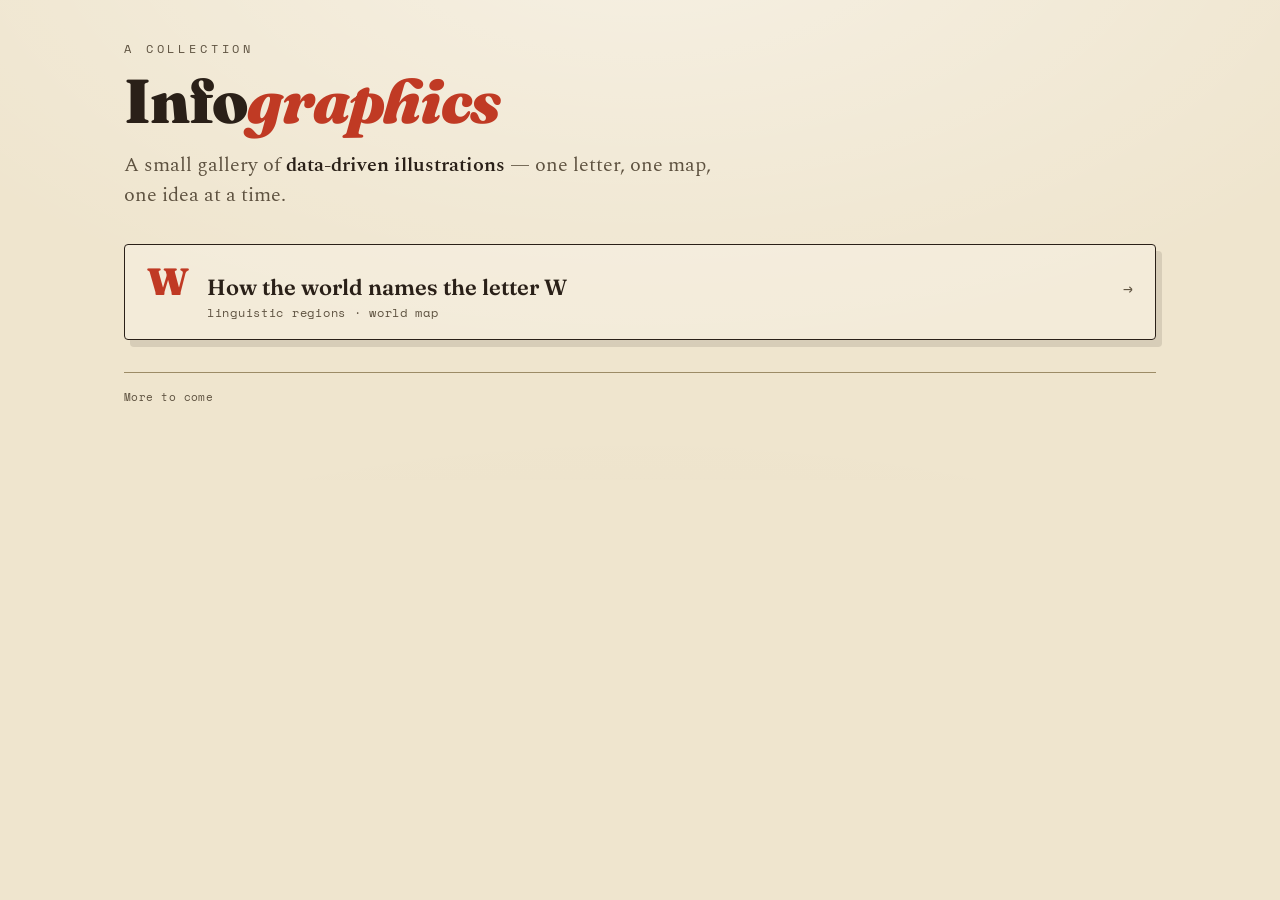
==== docs/index.html @ 84ec3a5f "docs(w-letter-map): add W letter map" ====
<!DOCTYPE html>
<html lang="en">
<head>
<meta charset="utf-8">
<meta name="viewport" content="width=device-width, initial-scale=1">
<title>Infographics</title>
<link rel="preconnect" href="https://fonts.googleapis.com">
<link rel="preconnect" href="https://fonts.gstatic.com" crossorigin>
<link href="https://fonts.googleapis.com/css2?family=Fraunces:opsz,wght@9..144,400;9..144,600;9..144,900&family=Spectral:wght@400;500;600&family=Space+Mono:wght@400;700&display=swap" rel="stylesheet">
<link rel="stylesheet" href="styles.css">
</head>
<body>
<div class="wrap">
  <p class="eyebrow">A collection</p>
  <h1>Info<em>graphics</em></h1>
  <p class="dek">A small gallery of <b>data-driven illustrations</b> — one letter, one map, one idea at a time.</p>

  <ul class="list">
    <li class="item">
      <a href="w-letter-map/">
        <span class="big">W</span>
        <span>
          <div class="ttl">How the world names the letter W</div>
          <div class="lab">linguistic regions · world map</div>
        </span>
        <span class="arrow">→</span>
      </a>
    </li>
  </ul>

  <p class="foot">More to come</p>
</div>
</body>
</html>
---- docs/styles.css ----
:root{
  --paper:#EFE5CE;
  --paper-2:#E7DBBF;
  --ink:#2A2018;
  --ink-soft:#5E5240;
  --line:#9C8B66;
  --land:#D8CDB0;
  --du:#C03A24;
  --dv:#2C6E63;
  --se:#D69A2D;
}
*{box-sizing:border-box}
html,body{margin:0;background:var(--paper);color:var(--ink);
  font-family:'Spectral',Georgia,serif;-webkit-font-smoothing:antialiased}
body{
  background-image:
    radial-gradient(120% 90% at 50% -10%, rgba(255,255,255,.45), transparent 55%),
    radial-gradient(140% 120% at 50% 120%, rgba(90,70,40,.10), transparent 60%);
  background-attachment:fixed;
}
.wrap{max-width:1080px;margin:0 auto;padding:40px 24px 64px}

.eyebrow{font-family:'Space Mono',monospace;font-size:12px;letter-spacing:.32em;
  text-transform:uppercase;color:var(--ink-soft);margin:0 0 14px}
h1{font-family:'Fraunces',serif;font-weight:900;font-size:clamp(34px,6vw,62px);
  line-height:.98;margin:0;letter-spacing:-.02em}
h1 em{font-style:italic;color:var(--du)}
.dek{font-size:clamp(16px,2.1vw,20px);max-width:60ch;margin:18px 0 0;color:var(--ink-soft)}
.dek b{color:var(--ink);font-weight:600}

.list{list-style:none;margin:34px 0 0;padding:0;display:grid;gap:16px}
.item{border:1.5px solid var(--ink);border-radius:4px;background:rgba(255,255,255,.22);
  box-shadow:6px 7px 0 rgba(42,32,24,.12);overflow:hidden}
.item a{display:flex;align-items:baseline;gap:18px;padding:18px 22px;
  color:var(--ink);text-decoration:none}
.item a:hover{background:rgba(255,255,255,.32)}
.item .big{font-family:'Fraunces',serif;font-weight:900;font-size:38px;line-height:1;
  color:var(--du)}
.item .ttl{font-family:'Fraunces',serif;font-weight:600;font-size:22px;line-height:1.2}
.item .lab{font-family:'Space Mono',monospace;font-size:12px;letter-spacing:.06em;
  color:var(--ink-soft);margin-top:4px}
.item .arrow{margin-left:auto;font-family:'Space Mono',monospace;color:var(--ink-soft)}

.foot{margin-top:32px;font-family:'Space Mono',monospace;font-size:11px;
  letter-spacing:.04em;color:var(--ink-soft);border-top:1px solid var(--line);padding-top:16px}
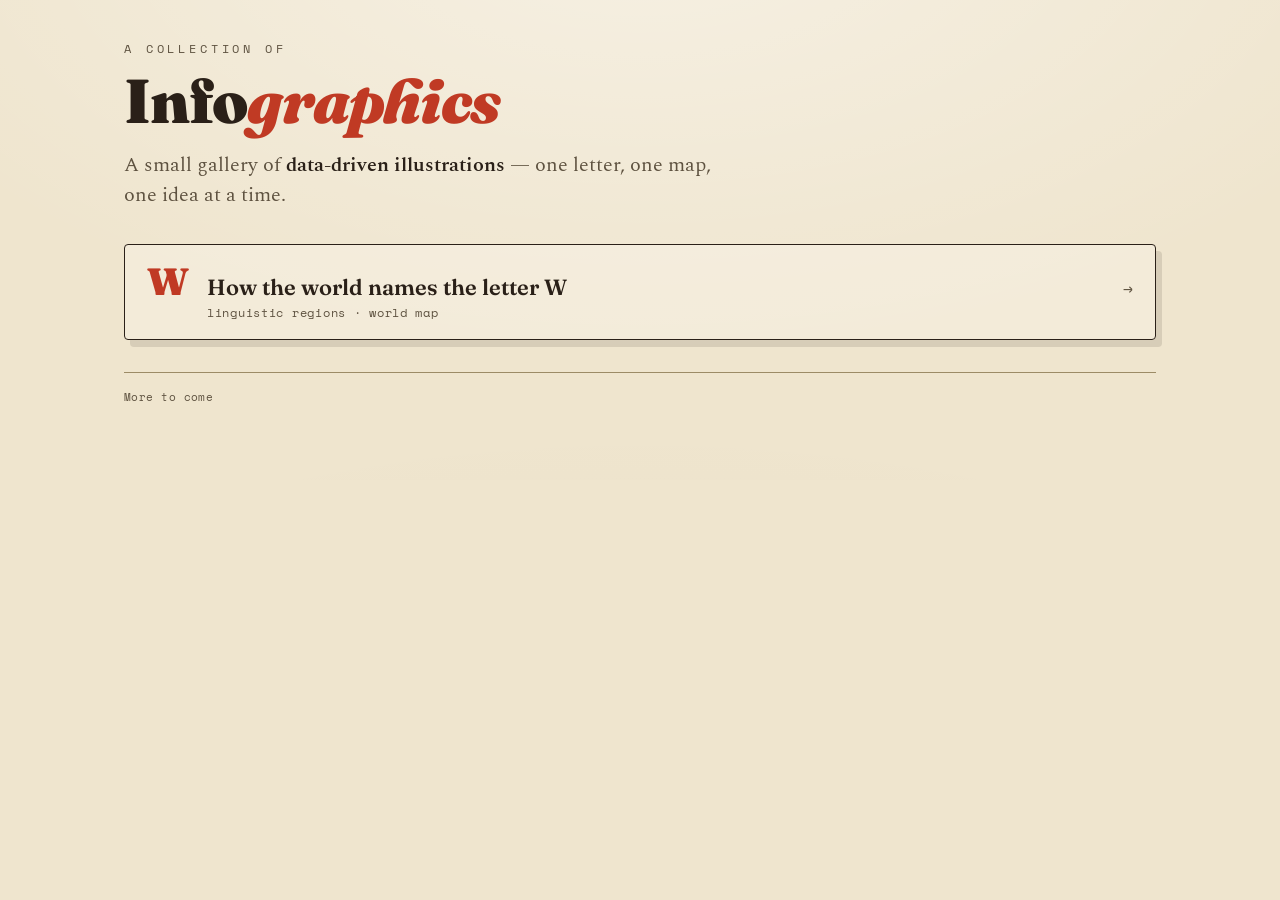
==== commit a7272798: "ci(super-linter): lint" ====
--- a/docs/index.html
+++ b/docs/index.html
@@ -1,34 +1,40 @@
-<!DOCTYPE html>
+<!doctype html>
 <html lang="en">
-<head>
-<meta charset="utf-8">
-<meta name="viewport" content="width=device-width, initial-scale=1">
-<title>Infographics</title>
-<link rel="preconnect" href="https://fonts.googleapis.com">
-<link rel="preconnect" href="https://fonts.gstatic.com" crossorigin>
-<link href="https://fonts.googleapis.com/css2?family=Fraunces:opsz,wght@9..144,400;9..144,600;9..144,900&family=Spectral:wght@400;500;600&family=Space+Mono:wght@400;700&display=swap" rel="stylesheet">
-<link rel="stylesheet" href="styles.css">
-</head>
-<body>
-<div class="wrap">
-  <p class="eyebrow">A collection</p>
-  <h1>Info<em>graphics</em></h1>
-  <p class="dek">A small gallery of <b>data-driven illustrations</b> — one letter, one map, one idea at a time.</p>
+  <head>
+    <meta charset="utf-8" />
+    <meta name="viewport" content="width=device-width, initial-scale=1" />
+    <title>Infographics</title>
+    <link rel="preconnect" href="https://fonts.googleapis.com" />
+    <link rel="preconnect" href="https://fonts.gstatic.com" crossorigin />
+    <link
+      href="https://fonts.googleapis.com/css2?family=Fraunces:opsz,wght@9..144,400;9..144,600;9..144,900&family=Spectral:wght@400;500;600&family=Space+Mono:wght@400;700&display=swap"
+      rel="stylesheet"
+    />
+    <link rel="stylesheet" href="styles.css" />
+  </head>
+  <body>
+    <div class="wrap">
+      <p class="eyebrow">A collection of</p>
+      <h1>Info<em>graphics</em></h1>
+      <p class="dek">
+        A small gallery of <b>data-driven illustrations</b> — one letter, one
+        map, one idea at a time.
+      </p>
 
-  <ul class="list">
-    <li class="item">
-      <a href="w-letter-map/">
-        <span class="big">W</span>
-        <span>
-          <div class="ttl">How the world names the letter W</div>
-          <div class="lab">linguistic regions · world map</div>
-        </span>
-        <span class="arrow">→</span>
-      </a>
-    </li>
-  </ul>
+      <ul class="list">
+        <li class="item">
+          <a href="w-letter-map/">
+            <span class="big">W</span>
+            <span>
+              <div class="ttl">How the world names the letter W</div>
+              <div class="lab">linguistic regions · world map</div>
+            </span>
+            <span class="arrow">→</span>
+          </a>
+        </li>
+      </ul>
 
-  <p class="foot">More to come</p>
-</div>
-</body>
+      <p class="foot">More to come</p>
+    </div>
+  </body>
 </html>
--- a/docs/styles.css
+++ b/docs/styles.css
@@ -1,45 +1,133 @@
-:root{
-  --paper:#EFE5CE;
-  --paper-2:#E7DBBF;
-  --ink:#2A2018;
-  --ink-soft:#5E5240;
-  --line:#9C8B66;
-  --land:#D8CDB0;
-  --du:#C03A24;
-  --dv:#2C6E63;
-  --se:#D69A2D;
+:root {
+  --paper: #efe5ce;
+  --paper-2: #e7dbbf;
+  --ink: #2a2018;
+  --ink-soft: #5e5240;
+  --line: #9c8b66;
+  --land: #d8cdb0;
+  --du: #c03a24;
+  --dv: #2c6e63;
+  --se: #d69a2d;
 }
-*{box-sizing:border-box}
-html,body{margin:0;background:var(--paper);color:var(--ink);
-  font-family:'Spectral',Georgia,serif;-webkit-font-smoothing:antialiased}
-body{
+* {
+  box-sizing: border-box;
+}
+html,
+body {
+  margin: 0;
+  background: var(--paper);
+  color: var(--ink);
+  font-family: "Spectral", Georgia, serif;
+  -webkit-font-smoothing: antialiased;
+}
+body {
   background-image:
-    radial-gradient(120% 90% at 50% -10%, rgba(255,255,255,.45), transparent 55%),
-    radial-gradient(140% 120% at 50% 120%, rgba(90,70,40,.10), transparent 60%);
-  background-attachment:fixed;
+    radial-gradient(
+      120% 90% at 50% -10%,
+      rgba(255, 255, 255, 0.45),
+      transparent 55%
+    ),
+    radial-gradient(
+      140% 120% at 50% 120%,
+      rgba(90, 70, 40, 0.1),
+      transparent 60%
+    );
+  background-attachment: fixed;
 }
-.wrap{max-width:1080px;margin:0 auto;padding:40px 24px 64px}
+.wrap {
+  max-width: 1080px;
+  margin: 0 auto;
+  padding: 40px 24px 64px;
+}
 
-.eyebrow{font-family:'Space Mono',monospace;font-size:12px;letter-spacing:.32em;
-  text-transform:uppercase;color:var(--ink-soft);margin:0 0 14px}
-h1{font-family:'Fraunces',serif;font-weight:900;font-size:clamp(34px,6vw,62px);
-  line-height:.98;margin:0;letter-spacing:-.02em}
-h1 em{font-style:italic;color:var(--du)}
-.dek{font-size:clamp(16px,2.1vw,20px);max-width:60ch;margin:18px 0 0;color:var(--ink-soft)}
-.dek b{color:var(--ink);font-weight:600}
+.eyebrow {
+  font-family: "Space Mono", monospace;
+  font-size: 12px;
+  letter-spacing: 0.32em;
+  text-transform: uppercase;
+  color: var(--ink-soft);
+  margin: 0 0 14px;
+}
+h1 {
+  font-family: "Fraunces", serif;
+  font-weight: 900;
+  font-size: clamp(34px, 6vw, 62px);
+  line-height: 0.98;
+  margin: 0;
+  letter-spacing: -0.02em;
+}
+h1 em {
+  font-style: italic;
+  color: var(--du);
+}
+.dek {
+  font-size: clamp(16px, 2.1vw, 20px);
+  max-width: 60ch;
+  margin: 18px 0 0;
+  color: var(--ink-soft);
+}
+.dek b {
+  color: var(--ink);
+  font-weight: 600;
+}
 
-.list{list-style:none;margin:34px 0 0;padding:0;display:grid;gap:16px}
-.item{border:1.5px solid var(--ink);border-radius:4px;background:rgba(255,255,255,.22);
-  box-shadow:6px 7px 0 rgba(42,32,24,.12);overflow:hidden}
-.item a{display:flex;align-items:baseline;gap:18px;padding:18px 22px;
-  color:var(--ink);text-decoration:none}
-.item a:hover{background:rgba(255,255,255,.32)}
-.item .big{font-family:'Fraunces',serif;font-weight:900;font-size:38px;line-height:1;
-  color:var(--du)}
-.item .ttl{font-family:'Fraunces',serif;font-weight:600;font-size:22px;line-height:1.2}
-.item .lab{font-family:'Space Mono',monospace;font-size:12px;letter-spacing:.06em;
-  color:var(--ink-soft);margin-top:4px}
-.item .arrow{margin-left:auto;font-family:'Space Mono',monospace;color:var(--ink-soft)}
+.list {
+  list-style: none;
+  margin: 34px 0 0;
+  padding: 0;
+  display: grid;
+  gap: 16px;
+}
+.item {
+  border: 1.5px solid var(--ink);
+  border-radius: 4px;
+  background: rgba(255, 255, 255, 0.22);
+  box-shadow: 6px 7px 0 rgba(42, 32, 24, 0.12);
+  overflow: hidden;
+}
+.item a {
+  display: flex;
+  align-items: baseline;
+  gap: 18px;
+  padding: 18px 22px;
+  color: var(--ink);
+  text-decoration: none;
+}
+.item a:hover {
+  background: rgba(255, 255, 255, 0.32);
+}
+.item .big {
+  font-family: "Fraunces", serif;
+  font-weight: 900;
+  font-size: 38px;
+  line-height: 1;
+  color: var(--du);
+}
+.item .ttl {
+  font-family: "Fraunces", serif;
+  font-weight: 600;
+  font-size: 22px;
+  line-height: 1.2;
+}
+.item .lab {
+  font-family: "Space Mono", monospace;
+  font-size: 12px;
+  letter-spacing: 0.06em;
+  color: var(--ink-soft);
+  margin-top: 4px;
+}
+.item .arrow {
+  margin-left: auto;
+  font-family: "Space Mono", monospace;
+  color: var(--ink-soft);
+}
 
-.foot{margin-top:32px;font-family:'Space Mono',monospace;font-size:11px;
-  letter-spacing:.04em;color:var(--ink-soft);border-top:1px solid var(--line);padding-top:16px}
+.foot {
+  margin-top: 32px;
+  font-family: "Space Mono", monospace;
+  font-size: 11px;
+  letter-spacing: 0.04em;
+  color: var(--ink-soft);
+  border-top: 1px solid var(--line);
+  padding-top: 16px;
+}
